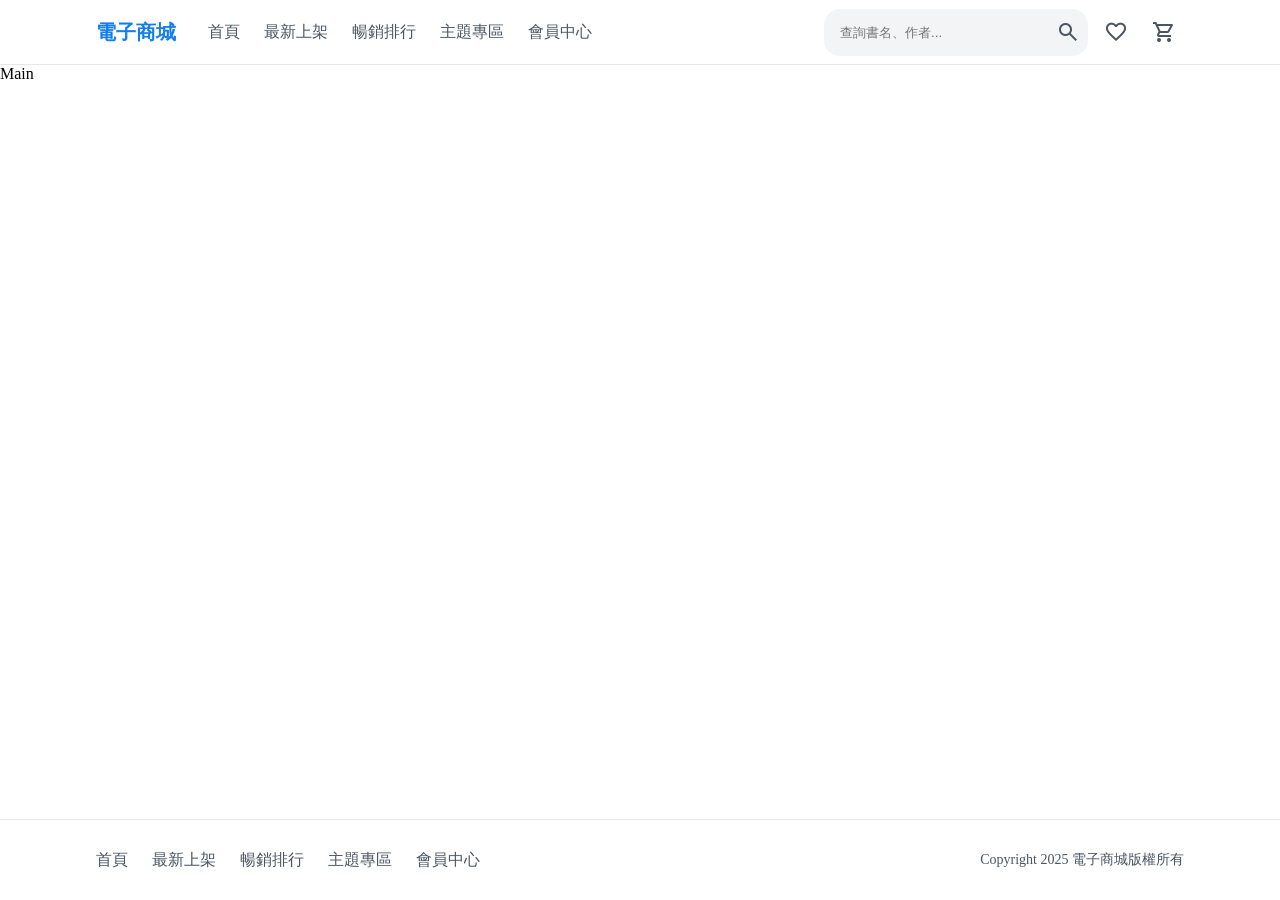
==== src/index.html @ 49d011b2 "refactor(container): 重構 container 重覆程式碼" ====
<!doctype html>
<html lang="zh-Hant">
  <head>
    <meta charset="UTF-8" />
    <meta name="viewport" content="width=device-width, initial-scale=1.0" />
    <title>電子商城</title>
    <link href="https://fonts.googleapis.com/css2?family=Material+Symbols+Outlined" rel="stylesheet" />
    <link rel="stylesheet" href="style.min.css" />
  </head>
  <body>
    <section>
      <header>
        <div class="container">
          <div class="header-inner">
            <div class="header-brand">
              <h3 class="site-title">電子商城</h3>
              <nav>
                <a href="#">首頁</a>
                <a href="#">最新上架</a>
                <a href="#">暢銷排行</a>
                <a href="#">主題專區</a>
                <a href="#">會員中心</a>
              </nav>
            </div>
            <div class="header-actions">
              <div class="search">
                <input type="text" placeholder="查詢書名、作者..." />
                <button type="button" aria-label="搜尋">
                  <span class="material-symbols-outlined" aria-hidden="true">search</span>
                </button>
              </div>
              <button type="button" aria-label="我的最愛">
                <span class="material-symbols-outlined" aria-hidden="true">favorite</span>
              </button>
              <button type="button" aria-label="購物車">
                <span class="material-symbols-outlined" aria-hidden="true">shopping_cart</span>
              </button>
            </div>
          </div>
        </div>
      </header>
      <div class="main">Main</div>
      <footer>
        <div class="container">
          <div class="footer-inner">
            <nav class="footer-nav" aria-label="頁尾導覽">
              <a href="#">首頁</a>
              <a href="#">最新上架</a>
              <a href="#">暢銷排行</a>
              <a href="#">主題專區</a>
              <a href="#">會員中心</a>
            </nav>
            <p>Copyright 2025 電子商城版權所有</p>
          </div>
        </div>
      </footer>
    </section>
  </body>
</html>
---- src/style.min.css ----
section{display:flex;flex-direction:column;min-height:100vh}section .main{flex-grow:1}.container{width:100%;max-width:90vw;box-sizing:border-box;margin:0 auto;padding-left:2rem;padding-right:2rem}header{border-bottom:solid 1px var(--border-color)}header .header-inner{height:4rem;display:flex;justify-content:space-between;align-items:center}header .header-inner .site-title{margin:0px;font-size:1.25rem;font-weight:700;line-height:1.75rem;color:#137fec}header .header-inner .header-brand,header .header-inner .header-actions{display:flex;align-items:center}header .header-inner .header-brand.header-brand,header .header-inner .header-actions.header-brand{gap:2rem}header .header-inner .header-brand.header-actions,header .header-inner .header-actions.header-actions{gap:.5rem}header .header-inner nav{display:flex;gap:1.5rem}header .header-inner nav a{color:var(--text-color);text-decoration:inherit}header .header-inner nav a:hover{color:var(--primary-color)}header .header-inner div.search{display:flex;gap:0}header .header-inner div.search input{border-top-left-radius:1rem;border-bottom-left-radius:1rem;width:200px;padding:1rem .5rem 1rem 1rem;border:none;background-color:var(--gray-color-100)}header .header-inner div.search button{border-top-right-radius:1rem;border-bottom-right-radius:1rem;padding:.5rem;border:none;background-color:var(--gray-color-100);cursor:pointer}header .header-inner button{background-color:rgba(0,0,0,0);padding:.5rem;border:none;cursor:pointer;color:var(--text-color);display:inline-flex;align-items:center;justify-content:center}header .material-symbols-outlined{font-size:1.5rem;line-height:1}footer{border-top:1px solid var(--border-color)}footer .footer-inner{display:flex;flex-wrap:wrap;justify-content:space-between;align-items:center;gap:1rem 1.5rem;padding-block:1rem}footer .footer-nav{display:flex;flex-wrap:wrap;gap:.75rem 1.5rem}footer .footer-nav a{color:var(--text-color);text-decoration:inherit}footer .footer-nav a:hover{color:var(--primary-color)}p{color:var(--text-color);font-size:.875rem;line-height:1.25rem}:root{--primary-color: #137fec;--text-color: #4b5563;--border-color: #e5e7eb;--gray-color-100: #f3f4f6}html,body{margin:0;padding:0}/*# sourceMappingURL=style.min.css.map */
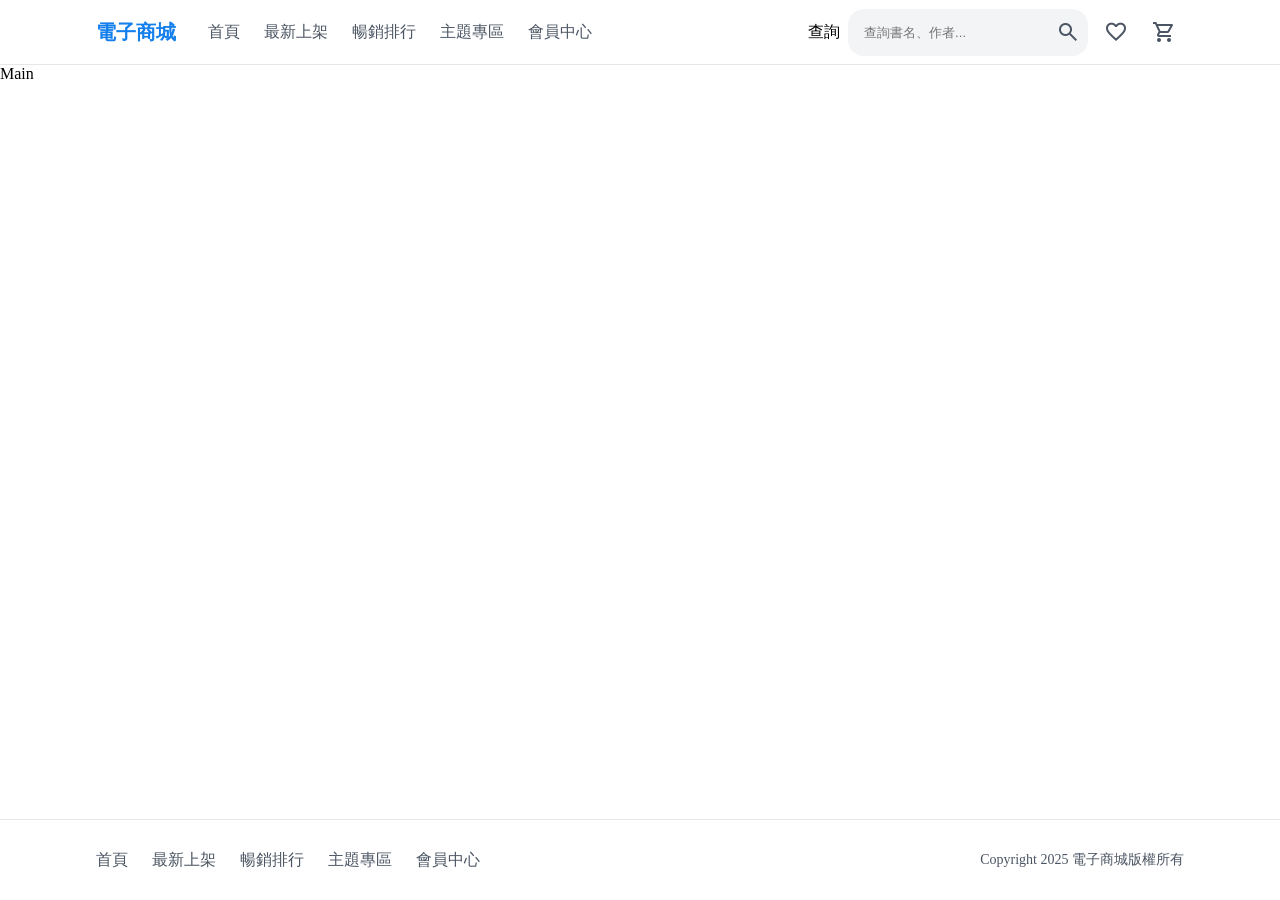
==== commit d3277d2e: "fix(header): 調整查詢列樣式錯誤" ====
--- a/src/index.html
+++ b/src/index.html
@@ -23,8 +23,9 @@
               </nav>
             </div>
             <div class="header-actions">
+              <label for="book-search">查詢</label>
               <div class="search">
-                <input type="text" placeholder="查詢書名、作者..." />
+                <input id="book-search" type="search" placeholder="查詢書名、作者..." />
                 <button type="button" aria-label="搜尋">
                   <span class="material-symbols-outlined" aria-hidden="true">search</span>
                 </button>
--- a/src/style.min.css
+++ b/src/style.min.css
@@ -1 +1 @@
-section{display:flex;flex-direction:column;min-height:100vh}section .main{flex-grow:1}.container{width:100%;max-width:90vw;box-sizing:border-box;margin:0 auto;padding-left:2rem;padding-right:2rem}header{border-bottom:solid 1px var(--border-color)}header .header-inner{height:4rem;display:flex;justify-content:space-between;align-items:center}header .header-inner .site-title{margin:0px;font-size:1.25rem;font-weight:700;line-height:1.75rem;color:#137fec}header .header-inner .header-brand,header .header-inner .header-actions{display:flex;align-items:center}header .header-inner .header-brand.header-brand,header .header-inner .header-actions.header-brand{gap:2rem}header .header-inner .header-brand.header-actions,header .header-inner .header-actions.header-actions{gap:.5rem}header .header-inner nav{display:flex;gap:1.5rem}header .header-inner nav a{color:var(--text-color);text-decoration:inherit}header .header-inner nav a:hover{color:var(--primary-color)}header .header-inner div.search{display:flex;gap:0}header .header-inner div.search input{border-top-left-radius:1rem;border-bottom-left-radius:1rem;width:200px;padding:1rem .5rem 1rem 1rem;border:none;background-color:var(--gray-color-100)}header .header-inner div.search button{border-top-right-radius:1rem;border-bottom-right-radius:1rem;padding:.5rem;border:none;background-color:var(--gray-color-100);cursor:pointer}header .header-inner button{background-color:rgba(0,0,0,0);padding:.5rem;border:none;cursor:pointer;color:var(--text-color);display:inline-flex;align-items:center;justify-content:center}header .material-symbols-outlined{font-size:1.5rem;line-height:1}footer{border-top:1px solid var(--border-color)}footer .footer-inner{display:flex;flex-wrap:wrap;justify-content:space-between;align-items:center;gap:1rem 1.5rem;padding-block:1rem}footer .footer-nav{display:flex;flex-wrap:wrap;gap:.75rem 1.5rem}footer .footer-nav a{color:var(--text-color);text-decoration:inherit}footer .footer-nav a:hover{color:var(--primary-color)}p{color:var(--text-color);font-size:.875rem;line-height:1.25rem}:root{--primary-color: #137fec;--text-color: #4b5563;--border-color: #e5e7eb;--gray-color-100: #f3f4f6}html,body{margin:0;padding:0}/*# sourceMappingURL=style.min.css.map */+section{display:flex;flex-direction:column;min-height:100vh}section .main{flex-grow:1}.container{width:100%;max-width:90vw;box-sizing:border-box;margin:0 auto;padding-left:2rem;padding-right:2rem}a{color:var(--text-color);text-decoration:none}a:hover{color:var(--primary-color)}a:focus-visible{outline:2px solid var(--primary-color);outline-offset:3px}header{border-bottom:solid 1px var(--border-color)}header .header-inner{height:4rem;display:flex;justify-content:space-between;align-items:center}header .header-inner .site-title{margin:0px;font-size:1.25rem;font-weight:700;line-height:1.75rem;color:#137fec}header .header-inner .header-brand,header .header-inner .header-actions{display:flex;align-items:center}header .header-inner .header-brand.header-brand,header .header-inner .header-actions.header-brand{gap:2rem}header .header-inner .header-brand.header-actions,header .header-inner .header-actions.header-actions{gap:.5rem}header .header-inner nav{display:flex;gap:1.5rem}header .header-inner div.search{display:flex;align-items:stretch;gap:0}header .header-inner div.search input{border-top-left-radius:1rem;border-bottom-left-radius:1rem;width:200px;padding:1rem .5rem 1rem 1rem;border:none;background-color:var(--gray-color-100)}header .header-inner div.search button{border-top-right-radius:1rem;border-bottom-right-radius:1rem;padding:.5rem;border:none;background-color:var(--gray-color-100);cursor:pointer}header .header-inner .search input:focus-visible,header .header-inner button:focus-visible{outline:2px solid var(--primary-color);outline-offset:3px}header .header-inner button{background-color:rgba(0,0,0,0);padding:.5rem;border:none;cursor:pointer;color:var(--text-color);display:inline-flex;align-items:center;justify-content:center}header .material-symbols-outlined{font-size:1.5rem;line-height:1}footer{border-top:1px solid var(--border-color)}footer .footer-inner{display:flex;flex-wrap:wrap;justify-content:space-between;align-items:center;gap:1rem 1.5rem;padding-block:1rem}footer .footer-nav{display:flex;flex-wrap:wrap;gap:.75rem 1.5rem}p{color:var(--text-color);font-size:.875rem;line-height:1.25rem}:root{--primary-color: #137fec;--text-color: #4b5563;--border-color: #e5e7eb;--gray-color-100: #f3f4f6}html,body{margin:0;padding:0}/*# sourceMappingURL=style.min.css.map */
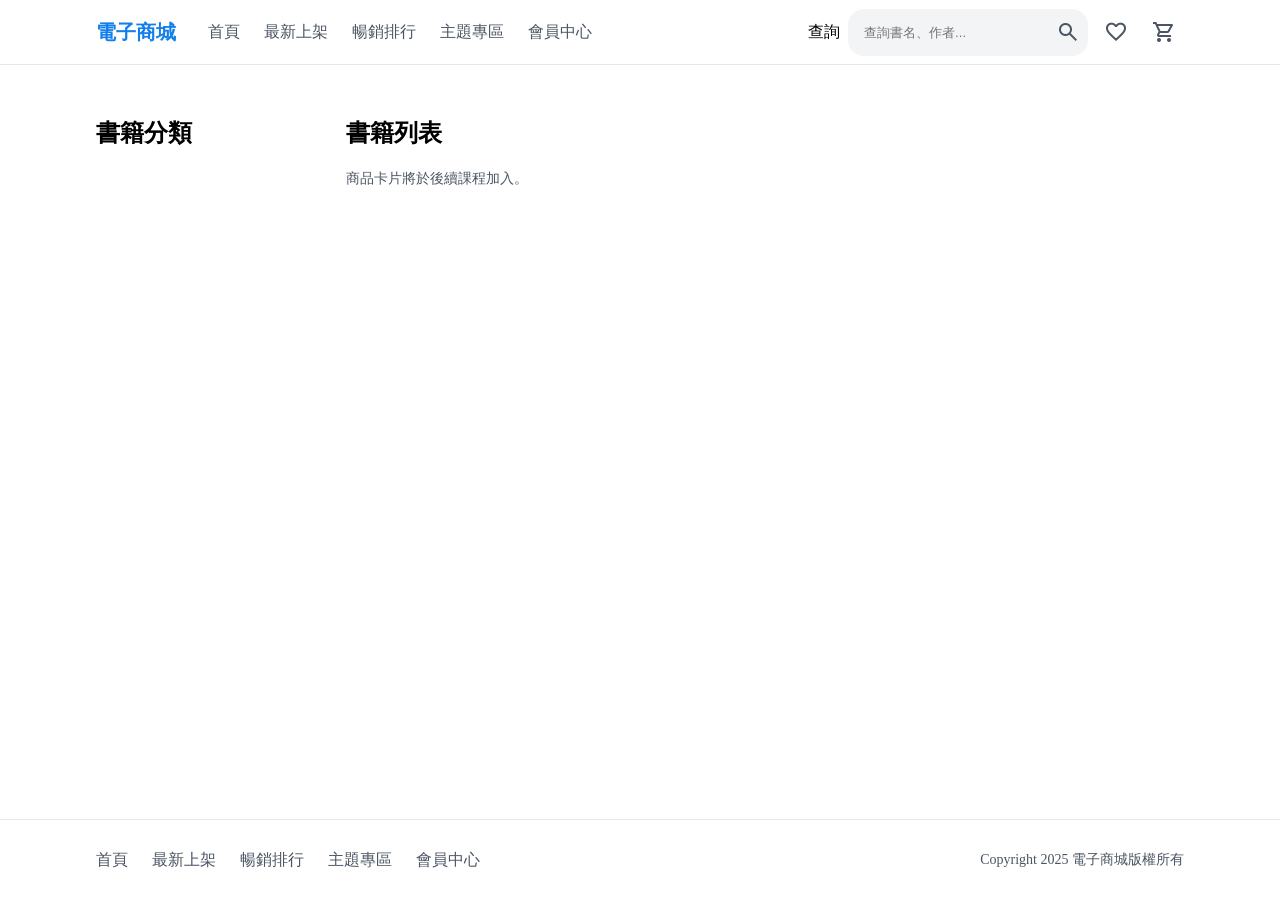
==== commit 60ced413: "feat(body): 頁面結構定義實作新增" ====
--- a/src/index.html
+++ b/src/index.html
@@ -40,7 +40,20 @@
           </div>
         </div>
       </header>
-      <div class="main">Main</div>
+      <div class="main">
+        <div class="container">
+          <div class="content-layout">
+            <aside class="category-sidebar">
+              <h2 id="category-title">書籍分類</h2>
+              <nav class="category-nav" aria-labelledby="category-title"></nav>
+            </aside>
+            <main class="book-main">
+              <h1>書籍列表</h1>
+              <p>商品卡片將於後續課程加入。</p>
+            </main>
+          </div>
+        </div>
+      </div>
       <footer>
         <div class="container">
           <div class="footer-inner">
--- a/src/style.min.css
+++ b/src/style.min.css
@@ -1 +1 @@
-section{display:flex;flex-direction:column;min-height:100vh}section .main{flex-grow:1}.container{width:100%;max-width:90vw;box-sizing:border-box;margin:0 auto;padding-left:2rem;padding-right:2rem}a{color:var(--text-color);text-decoration:none}a:hover{color:var(--primary-color)}a:focus-visible{outline:2px solid var(--primary-color);outline-offset:3px}header{border-bottom:solid 1px var(--border-color)}header .header-inner{height:4rem;display:flex;justify-content:space-between;align-items:center}header .header-inner .site-title{margin:0px;font-size:1.25rem;font-weight:700;line-height:1.75rem;color:#137fec}header .header-inner .header-brand,header .header-inner .header-actions{display:flex;align-items:center}header .header-inner .header-brand.header-brand,header .header-inner .header-actions.header-brand{gap:2rem}header .header-inner .header-brand.header-actions,header .header-inner .header-actions.header-actions{gap:.5rem}header .header-inner nav{display:flex;gap:1.5rem}header .header-inner div.search{display:flex;align-items:stretch;gap:0}header .header-inner div.search input{border-top-left-radius:1rem;border-bottom-left-radius:1rem;width:200px;padding:1rem .5rem 1rem 1rem;border:none;background-color:var(--gray-color-100)}header .header-inner div.search button{border-top-right-radius:1rem;border-bottom-right-radius:1rem;padding:.5rem;border:none;background-color:var(--gray-color-100);cursor:pointer}header .header-inner .search input:focus-visible,header .header-inner button:focus-visible{outline:2px solid var(--primary-color);outline-offset:3px}header .header-inner button{background-color:rgba(0,0,0,0);padding:.5rem;border:none;cursor:pointer;color:var(--text-color);display:inline-flex;align-items:center;justify-content:center}header .material-symbols-outlined{font-size:1.5rem;line-height:1}footer{border-top:1px solid var(--border-color)}footer .footer-inner{display:flex;flex-wrap:wrap;justify-content:space-between;align-items:center;gap:1rem 1.5rem;padding-block:1rem}footer .footer-nav{display:flex;flex-wrap:wrap;gap:.75rem 1.5rem}p{color:var(--text-color);font-size:.875rem;line-height:1.25rem}:root{--primary-color: #137fec;--text-color: #4b5563;--border-color: #e5e7eb;--gray-color-100: #f3f4f6}html,body{margin:0;padding:0}/*# sourceMappingURL=style.min.css.map */+section{display:flex;flex-direction:column;min-height:100vh}section>.main{flex-grow:1}.container{width:100%;max-width:90vw;box-sizing:border-box;margin:0 auto;padding-left:2rem;padding-right:2rem}a{color:var(--text-color);text-decoration:none}a:hover{color:var(--primary-color)}a:focus-visible{outline:2px solid var(--primary-color);outline-offset:3px}header{border-bottom:solid 1px var(--border-color)}header .header-inner{height:4rem;display:flex;justify-content:space-between;align-items:center}header .header-inner .site-title{margin:0px;font-size:1.25rem;font-weight:700;line-height:1.75rem;color:#137fec}header .header-inner .header-brand,header .header-inner .header-actions{display:flex;align-items:center}header .header-inner .header-brand.header-brand,header .header-inner .header-actions.header-brand{gap:2rem}header .header-inner .header-brand.header-actions,header .header-inner .header-actions.header-actions{gap:.5rem}header .header-inner nav{display:flex;gap:1.5rem}header .header-inner div.search{display:flex;align-items:stretch;gap:0}header .header-inner div.search input{border-top-left-radius:1rem;border-bottom-left-radius:1rem;width:200px;padding:1rem .5rem 1rem 1rem;border:none;background-color:var(--gray-color-100)}header .header-inner div.search button{border-top-right-radius:1rem;border-bottom-right-radius:1rem;padding:.5rem;border:none;background-color:var(--gray-color-100);cursor:pointer}header .header-inner .search input:focus-visible,header .header-inner button:focus-visible{outline:2px solid var(--primary-color);outline-offset:3px}header .header-inner button{background-color:rgba(0,0,0,0);padding:.5rem;border:none;cursor:pointer;color:var(--text-color);display:inline-flex;align-items:center;justify-content:center}header .material-symbols-outlined{font-size:1.5rem;line-height:1}.content-layout{display:flex;align-items:flex-start;gap:2rem;padding-block:2rem}.category-sidebar{width:20%;flex-shrink:0}.book-main{flex:1 1 0%;min-width:0;overflow-wrap:anywhere}footer{border-top:1px solid var(--border-color)}footer .footer-inner{display:flex;flex-wrap:wrap;justify-content:space-between;align-items:center;gap:1rem 1.5rem;padding-block:1rem}footer .footer-nav{display:flex;flex-wrap:wrap;gap:.75rem 1.5rem}p{color:var(--text-color);font-size:.875rem;line-height:1.25rem}:root{--primary-color: #137fec;--text-color: #4b5563;--border-color: #e5e7eb;--gray-color-100: #f3f4f6}html,body{margin:0;padding:0}/*# sourceMappingURL=style.min.css.map */
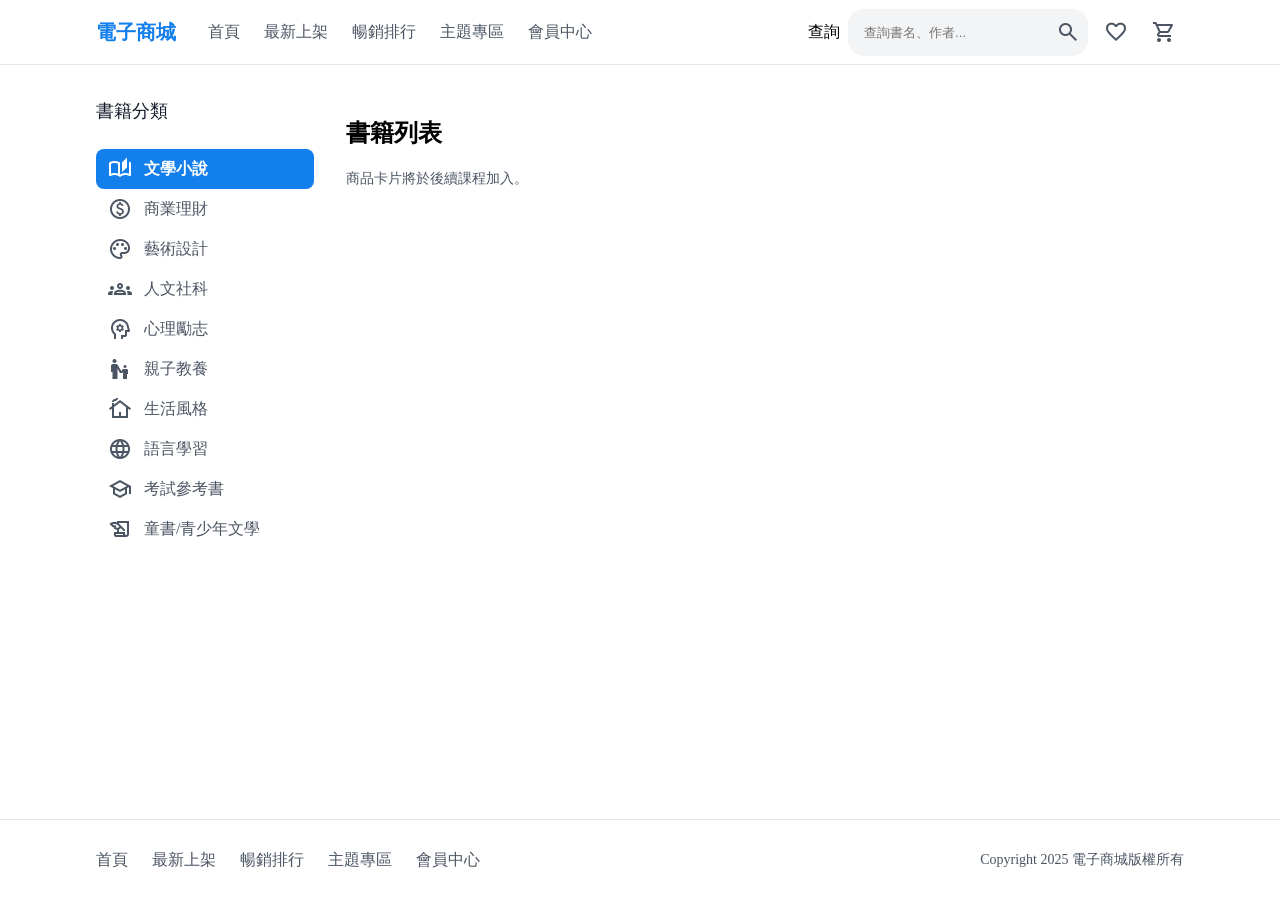
==== commit de7be965: "feat(aside): 書籍分類選單樣式設定" ====
--- a/src/index.html
+++ b/src/index.html
@@ -45,7 +45,48 @@
           <div class="content-layout">
             <aside class="category-sidebar">
               <h2 id="category-title">書籍分類</h2>
-              <nav class="category-nav" aria-labelledby="category-title"></nav>
+              <nav class="category-nav" aria-labelledby="category-title">
+                <a href="#" class="active" aria-current="true">
+                  <span class="material-symbols-outlined" aria-hidden="true">auto_stories</span>
+                  <span>文學小說</span>
+                </a>
+                <a href="#">
+                  <span class="material-symbols-outlined" aria-hidden="true">paid</span>
+                  <span>商業理財</span>
+                </a>
+                <a href="#">
+                  <span class="material-symbols-outlined" aria-hidden="true">palette</span>
+                  <span>藝術設計</span>
+                </a>
+                <a href="#">
+                  <span class="material-symbols-outlined" aria-hidden="true">groups</span>
+                  <span>人文社科</span>
+                </a>
+                <a href="#">
+                  <span class="material-symbols-outlined" aria-hidden="true">psychology</span>
+                  <span>心理勵志</span>
+                </a>
+                <a href="#">
+                  <span class="material-symbols-outlined" aria-hidden="true">escalator_warning</span>
+                  <span>親子教養</span>
+                </a>
+                <a href="#">
+                  <span class="material-symbols-outlined" aria-hidden="true">cottage</span>
+                  <span>生活風格</span>
+                </a>
+                <a href="#">
+                  <span class="material-symbols-outlined" aria-hidden="true">language</span>
+                  <span>語言學習</span>
+                </a>
+                <a href="#">
+                  <span class="material-symbols-outlined" aria-hidden="true">school</span>
+                  <span>考試參考書</span>
+                </a>
+                <a href="#">
+                  <span class="material-symbols-outlined" aria-hidden="true">history_edu</span>
+                  <span>童書/青少年文學</span>
+                </a>
+              </nav>
             </aside>
             <main class="book-main">
               <h1>書籍列表</h1>
--- a/src/style.min.css
+++ b/src/style.min.css
@@ -1 +1 @@
-section{display:flex;flex-direction:column;min-height:100vh}section>.main{flex-grow:1}.container{width:100%;max-width:90vw;box-sizing:border-box;margin:0 auto;padding-left:2rem;padding-right:2rem}a{color:var(--text-color);text-decoration:none}a:hover{color:var(--primary-color)}a:focus-visible{outline:2px solid var(--primary-color);outline-offset:3px}header{border-bottom:solid 1px var(--border-color)}header .header-inner{height:4rem;display:flex;justify-content:space-between;align-items:center}header .header-inner .site-title{margin:0px;font-size:1.25rem;font-weight:700;line-height:1.75rem;color:#137fec}header .header-inner .header-brand,header .header-inner .header-actions{display:flex;align-items:center}header .header-inner .header-brand.header-brand,header .header-inner .header-actions.header-brand{gap:2rem}header .header-inner .header-brand.header-actions,header .header-inner .header-actions.header-actions{gap:.5rem}header .header-inner nav{display:flex;gap:1.5rem}header .header-inner div.search{display:flex;align-items:stretch;gap:0}header .header-inner div.search input{border-top-left-radius:1rem;border-bottom-left-radius:1rem;width:200px;padding:1rem .5rem 1rem 1rem;border:none;background-color:var(--gray-color-100)}header .header-inner div.search button{border-top-right-radius:1rem;border-bottom-right-radius:1rem;padding:.5rem;border:none;background-color:var(--gray-color-100);cursor:pointer}header .header-inner .search input:focus-visible,header .header-inner button:focus-visible{outline:2px solid var(--primary-color);outline-offset:3px}header .header-inner button{background-color:rgba(0,0,0,0);padding:.5rem;border:none;cursor:pointer;color:var(--text-color);display:inline-flex;align-items:center;justify-content:center}header .material-symbols-outlined{font-size:1.5rem;line-height:1}.content-layout{display:flex;align-items:flex-start;gap:2rem;padding-block:2rem}.category-sidebar{width:20%;flex-shrink:0}.book-main{flex:1 1 0%;min-width:0;overflow-wrap:anywhere}footer{border-top:1px solid var(--border-color)}footer .footer-inner{display:flex;flex-wrap:wrap;justify-content:space-between;align-items:center;gap:1rem 1.5rem;padding-block:1rem}footer .footer-nav{display:flex;flex-wrap:wrap;gap:.75rem 1.5rem}p{color:var(--text-color);font-size:.875rem;line-height:1.25rem}:root{--primary-color: #137fec;--text-color: #4b5563;--border-color: #e5e7eb;--gray-color-100: #f3f4f6}html,body{margin:0;padding:0}/*# sourceMappingURL=style.min.css.map */+section{display:flex;flex-direction:column;min-height:100vh}section>.main{flex-grow:1}.container{width:100%;max-width:90vw;box-sizing:border-box;margin:0 auto;padding-left:2rem;padding-right:2rem}a{color:var(--text-color);text-decoration:none}a:hover{color:var(--primary-color)}a:focus-visible{outline:2px solid var(--primary-color);outline-offset:3px}header{border-bottom:solid 1px var(--border-color)}header .header-inner{height:4rem;display:flex;justify-content:space-between;align-items:center}header .header-inner .site-title{margin:0px;font-size:1.25rem;font-weight:700;line-height:1.75rem;color:#137fec}header .header-inner .header-brand,header .header-inner .header-actions{display:flex;align-items:center}header .header-inner .header-brand.header-brand,header .header-inner .header-actions.header-brand{gap:2rem}header .header-inner .header-brand.header-actions,header .header-inner .header-actions.header-actions{gap:.5rem}header .header-inner nav{display:flex;gap:1.5rem}header .header-inner div.search{display:flex;align-items:stretch;gap:0}header .header-inner div.search input{border-top-left-radius:1rem;border-bottom-left-radius:1rem;width:200px;padding:1rem .5rem 1rem 1rem;border:none;background-color:var(--gray-color-100)}header .header-inner div.search button{border-top-right-radius:1rem;border-bottom-right-radius:1rem;padding:.5rem;border:none;background-color:var(--gray-color-100);cursor:pointer}header .header-inner .search input:focus-visible,header .header-inner button:focus-visible{outline:2px solid var(--primary-color);outline-offset:3px}header .header-inner button{background-color:rgba(0,0,0,0);padding:.5rem;border:none;cursor:pointer;color:var(--text-color);display:inline-flex;align-items:center;justify-content:center}header .material-symbols-outlined{font-size:1.5rem;line-height:1}.content-layout{display:flex;align-items:flex-start;gap:2rem;padding-block:2rem}.category-sidebar{width:20%;flex-shrink:0}.category-sidebar h2{margin:0;font-weight:500;font-size:1.125rem;line-height:1.75rem;color:var(--header-color)}.category-sidebar .category-nav{margin-block:1.5rem}.category-sidebar .category-nav a{display:flex;align-items:center;gap:.75rem;padding:.5rem .75rem;border-radius:.5rem;overflow-wrap:anywhere}.category-sidebar .category-nav a:hover{background-color:var(--gray-color-100);color:var(--primary-color)}.category-sidebar .category-nav a.active{background-color:var(--primary-color);color:#fff;font-weight:700}.category-sidebar .category-nav .material-symbols-outlined{flex-shrink:0;font-size:1.5rem;line-height:1}.book-main{flex:1 1 0%;min-width:0;overflow-wrap:anywhere}footer{border-top:1px solid var(--border-color)}footer .footer-inner{display:flex;flex-wrap:wrap;justify-content:space-between;align-items:center;gap:1rem 1.5rem;padding-block:1rem}footer .footer-nav{display:flex;flex-wrap:wrap;gap:.75rem 1.5rem}p{color:var(--text-color);font-size:.875rem;line-height:1.25rem}:root{--primary-color: #137fec;--text-color: #4b5563;--border-color: #e5e7eb;--gray-color-100: #f3f4f6;--header-color: #111827}html,body{margin:0;padding:0}/*# sourceMappingURL=style.min.css.map */
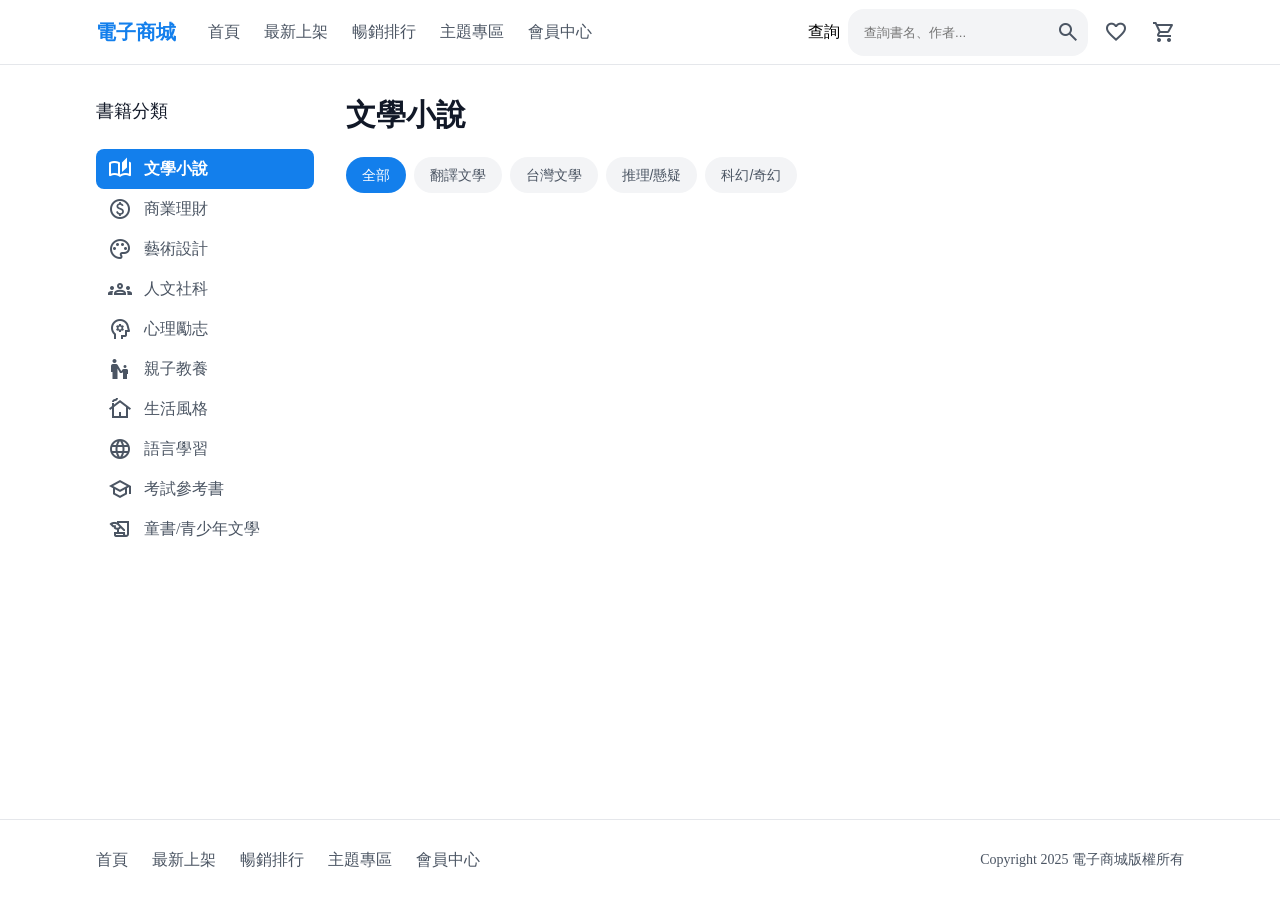
==== commit d6544200: "feat(body): 書籍標籤樣式設定" ====
--- a/src/index.html
+++ b/src/index.html
@@ -89,8 +89,14 @@
               </nav>
             </aside>
             <main class="book-main">
-              <h1>書籍列表</h1>
-              <p>商品卡片將於後續課程加入。</p>
+              <h1>文學小說</h1>
+              <div class="tag">
+                <button type="button" class="selected">全部</button>
+                <button type="button">翻譯文學</button>
+                <button type="button">台灣文學</button>
+                <button type="button">推理/懸疑</button>
+                <button type="button">科幻/奇幻</button>
+              </div>
             </main>
           </div>
         </div>
--- a/src/style.min.css
+++ b/src/style.min.css
@@ -1 +1 @@
-section{display:flex;flex-direction:column;min-height:100vh}section>.main{flex-grow:1}.container{width:100%;max-width:90vw;box-sizing:border-box;margin:0 auto;padding-left:2rem;padding-right:2rem}a{color:var(--text-color);text-decoration:none}a:hover{color:var(--primary-color)}a:focus-visible{outline:2px solid var(--primary-color);outline-offset:3px}header{border-bottom:solid 1px var(--border-color)}header .header-inner{height:4rem;display:flex;justify-content:space-between;align-items:center}header .header-inner .site-title{margin:0px;font-size:1.25rem;font-weight:700;line-height:1.75rem;color:#137fec}header .header-inner .header-brand,header .header-inner .header-actions{display:flex;align-items:center}header .header-inner .header-brand.header-brand,header .header-inner .header-actions.header-brand{gap:2rem}header .header-inner .header-brand.header-actions,header .header-inner .header-actions.header-actions{gap:.5rem}header .header-inner nav{display:flex;gap:1.5rem}header .header-inner div.search{display:flex;align-items:stretch;gap:0}header .header-inner div.search input{border-top-left-radius:1rem;border-bottom-left-radius:1rem;width:200px;padding:1rem .5rem 1rem 1rem;border:none;background-color:var(--gray-color-100)}header .header-inner div.search button{border-top-right-radius:1rem;border-bottom-right-radius:1rem;padding:.5rem;border:none;background-color:var(--gray-color-100);cursor:pointer}header .header-inner .search input:focus-visible,header .header-inner button:focus-visible{outline:2px solid var(--primary-color);outline-offset:3px}header .header-inner button{background-color:rgba(0,0,0,0);padding:.5rem;border:none;cursor:pointer;color:var(--text-color);display:inline-flex;align-items:center;justify-content:center}header .material-symbols-outlined{font-size:1.5rem;line-height:1}.content-layout{display:flex;align-items:flex-start;gap:2rem;padding-block:2rem}.category-sidebar{width:20%;flex-shrink:0}.category-sidebar h2{margin:0;font-weight:500;font-size:1.125rem;line-height:1.75rem;color:var(--header-color)}.category-sidebar .category-nav{margin-block:1.5rem}.category-sidebar .category-nav a{display:flex;align-items:center;gap:.75rem;padding:.5rem .75rem;border-radius:.5rem;overflow-wrap:anywhere}.category-sidebar .category-nav a:hover{background-color:var(--gray-color-100);color:var(--primary-color)}.category-sidebar .category-nav a.active{background-color:var(--primary-color);color:#fff;font-weight:700}.category-sidebar .category-nav .material-symbols-outlined{flex-shrink:0;font-size:1.5rem;line-height:1}.book-main{flex:1 1 0%;min-width:0;overflow-wrap:anywhere}footer{border-top:1px solid var(--border-color)}footer .footer-inner{display:flex;flex-wrap:wrap;justify-content:space-between;align-items:center;gap:1rem 1.5rem;padding-block:1rem}footer .footer-nav{display:flex;flex-wrap:wrap;gap:.75rem 1.5rem}p{color:var(--text-color);font-size:.875rem;line-height:1.25rem}:root{--primary-color: #137fec;--text-color: #4b5563;--border-color: #e5e7eb;--gray-color-100: #f3f4f6;--header-color: #111827}html,body{margin:0;padding:0}/*# sourceMappingURL=style.min.css.map */+section{display:flex;flex-direction:column;min-height:100vh}section>.main{flex-grow:1}.container{width:100%;max-width:90vw;box-sizing:border-box;margin:0 auto;padding-left:2rem;padding-right:2rem}a{color:var(--text-color);text-decoration:none}a:hover{color:var(--primary-color)}a:focus-visible{outline:2px solid var(--primary-color);outline-offset:3px}header{border-bottom:solid 1px var(--border-color)}header .header-inner{height:4rem;display:flex;justify-content:space-between;align-items:center}header .header-inner .site-title{margin:0px;font-size:1.25rem;font-weight:700;line-height:1.75rem;color:#137fec}header .header-inner .header-brand,header .header-inner .header-actions{display:flex;align-items:center}header .header-inner .header-brand.header-brand,header .header-inner .header-actions.header-brand{gap:2rem}header .header-inner .header-brand.header-actions,header .header-inner .header-actions.header-actions{gap:.5rem}header .header-inner nav{display:flex;gap:1.5rem}header .header-inner div.search{display:flex;align-items:stretch;gap:0}header .header-inner div.search input{border-top-left-radius:1rem;border-bottom-left-radius:1rem;width:200px;padding:1rem .5rem 1rem 1rem;border:none;background-color:var(--gray-color-100)}header .header-inner div.search button{border-top-right-radius:1rem;border-bottom-right-radius:1rem;padding:.5rem;border:none;background-color:var(--gray-color-100);cursor:pointer}header .header-inner .search input:focus-visible,header .header-inner button:focus-visible{outline:2px solid var(--primary-color);outline-offset:3px}header .header-inner button{background-color:rgba(0,0,0,0);padding:.5rem;border:none;cursor:pointer;color:var(--text-color);display:inline-flex;align-items:center;justify-content:center}header .material-symbols-outlined{font-size:1.5rem;line-height:1}.content-layout{display:flex;align-items:flex-start;gap:2rem;padding-block:2rem}.category-sidebar{width:20%;flex-shrink:0}.category-sidebar h2{margin:0;font-weight:500;font-size:1.125rem;line-height:1.75rem;color:var(--header-color)}.category-sidebar .category-nav{margin-block:1.5rem}.category-sidebar .category-nav a{display:flex;align-items:center;gap:.75rem;padding:.5rem .75rem;border-radius:.5rem;overflow-wrap:anywhere}.category-sidebar .category-nav a:hover{background-color:var(--gray-color-100);color:var(--primary-color)}.category-sidebar .category-nav a.active{background-color:var(--primary-color);color:#fff;font-weight:700}.category-sidebar .category-nav .material-symbols-outlined{flex-shrink:0;font-size:1.5rem;line-height:1}.book-main{flex:1 1 0%;min-width:0;overflow-wrap:anywhere}h1{margin:0 0 1.5rem;font-weight:600;font-size:1.875rem;line-height:2.25rem;color:var(--header-color)}.tag{display:flex;flex-wrap:wrap;gap:.5rem;margin-bottom:2rem}.tag button{padding:.5rem 1rem;border:0;border-radius:1.5rem;font-size:.875rem;font-weight:500;line-height:1.25rem;color:var(--text-color);background-color:var(--gray-color-100);cursor:pointer}.tag button:focus-visible{outline:2px solid var(--primary-color);outline-offset:3px}.tag button.selected{background-color:var(--primary-color);color:#fff}footer{border-top:1px solid var(--border-color)}footer .footer-inner{display:flex;flex-wrap:wrap;justify-content:space-between;align-items:center;gap:1rem 1.5rem;padding-block:1rem}footer .footer-nav{display:flex;flex-wrap:wrap;gap:.75rem 1.5rem}p{color:var(--text-color);font-size:.875rem;line-height:1.25rem}:root{--primary-color: #137fec;--text-color: #4b5563;--border-color: #e5e7eb;--gray-color-100: #f3f4f6;--header-color: #111827}html,body{margin:0;padding:0}/*# sourceMappingURL=style.min.css.map */
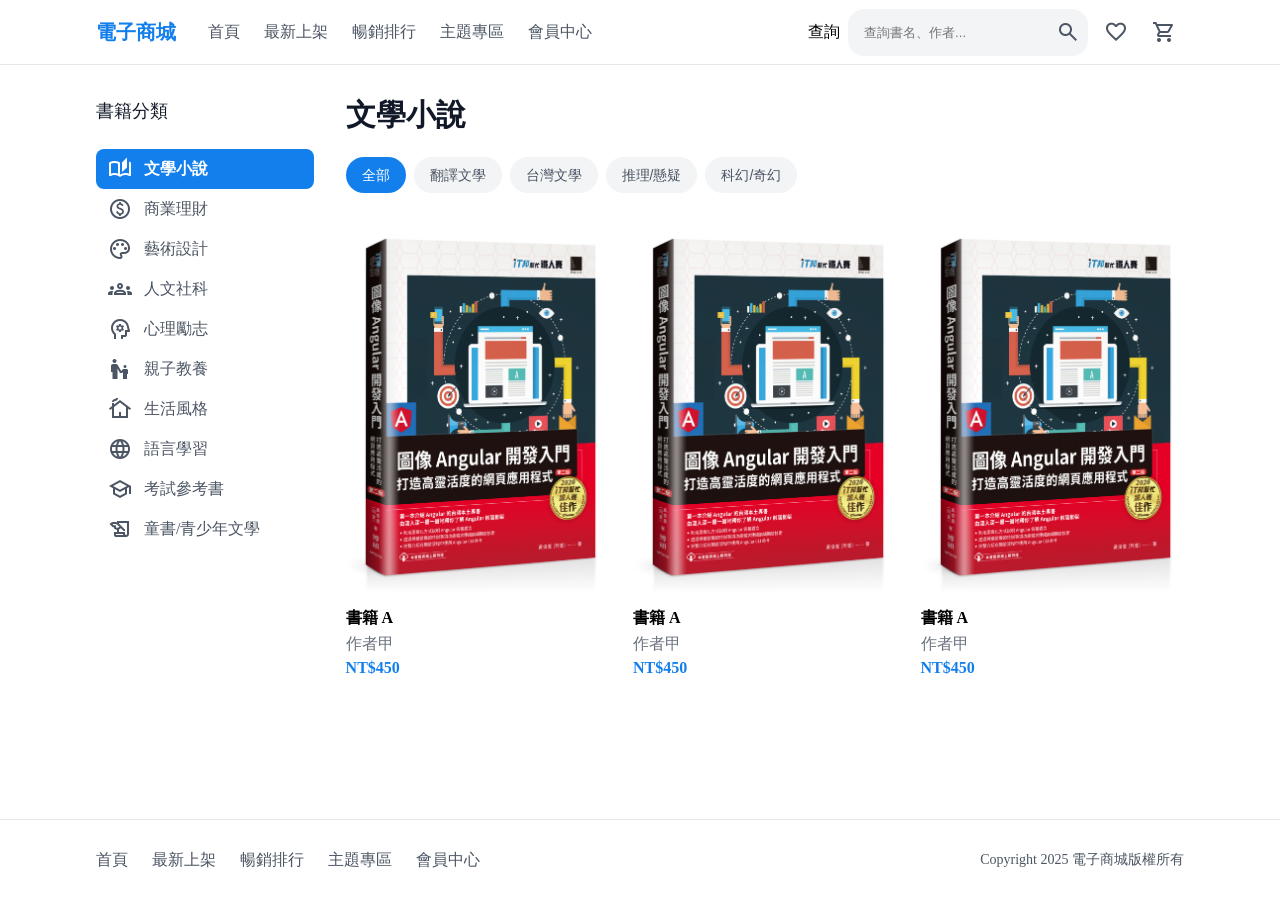
==== commit 67d25d2f: "feat(body): 書籍清單樣式設定" ====
--- a/src/index.html
+++ b/src/index.html
@@ -97,6 +97,26 @@
                 <button type="button">推理/懸疑</button>
                 <button type="button">科幻/奇幻</button>
               </div>
+              <div class="books">
+                <div>
+                  <img src="./assets/images/angular.jpg" alt="圖像 Angular 開發入門第二版封面" />
+                  <h4>書籍 A</h4>
+                  <span>作者甲</span>
+                  <span>NT$450</span>
+                </div>
+                <div>
+                  <img src="./assets/images/angular.jpg" alt="圖像 Angular 開發入門第二版封面" />
+                  <h4>書籍 A</h4>
+                  <span>作者甲</span>
+                  <span>NT$450</span>
+                </div>
+                <div>
+                  <img src="./assets/images/angular.jpg" alt="圖像 Angular 開發入門第二版封面" />
+                  <h4>書籍 A</h4>
+                  <span>作者甲</span>
+                  <span>NT$450</span>
+                </div>
+              </div>
             </main>
           </div>
         </div>
--- a/src/style.min.css
+++ b/src/style.min.css
@@ -1 +1 @@
-section{display:flex;flex-direction:column;min-height:100vh}section>.main{flex-grow:1}.container{width:100%;max-width:90vw;box-sizing:border-box;margin:0 auto;padding-left:2rem;padding-right:2rem}a{color:var(--text-color);text-decoration:none}a:hover{color:var(--primary-color)}a:focus-visible{outline:2px solid var(--primary-color);outline-offset:3px}header{border-bottom:solid 1px var(--border-color)}header .header-inner{height:4rem;display:flex;justify-content:space-between;align-items:center}header .header-inner .site-title{margin:0px;font-size:1.25rem;font-weight:700;line-height:1.75rem;color:#137fec}header .header-inner .header-brand,header .header-inner .header-actions{display:flex;align-items:center}header .header-inner .header-brand.header-brand,header .header-inner .header-actions.header-brand{gap:2rem}header .header-inner .header-brand.header-actions,header .header-inner .header-actions.header-actions{gap:.5rem}header .header-inner nav{display:flex;gap:1.5rem}header .header-inner div.search{display:flex;align-items:stretch;gap:0}header .header-inner div.search input{border-top-left-radius:1rem;border-bottom-left-radius:1rem;width:200px;padding:1rem .5rem 1rem 1rem;border:none;background-color:var(--gray-color-100)}header .header-inner div.search button{border-top-right-radius:1rem;border-bottom-right-radius:1rem;padding:.5rem;border:none;background-color:var(--gray-color-100);cursor:pointer}header .header-inner .search input:focus-visible,header .header-inner button:focus-visible{outline:2px solid var(--primary-color);outline-offset:3px}header .header-inner button{background-color:rgba(0,0,0,0);padding:.5rem;border:none;cursor:pointer;color:var(--text-color);display:inline-flex;align-items:center;justify-content:center}header .material-symbols-outlined{font-size:1.5rem;line-height:1}.content-layout{display:flex;align-items:flex-start;gap:2rem;padding-block:2rem}.category-sidebar{width:20%;flex-shrink:0}.category-sidebar h2{margin:0;font-weight:500;font-size:1.125rem;line-height:1.75rem;color:var(--header-color)}.category-sidebar .category-nav{margin-block:1.5rem}.category-sidebar .category-nav a{display:flex;align-items:center;gap:.75rem;padding:.5rem .75rem;border-radius:.5rem;overflow-wrap:anywhere}.category-sidebar .category-nav a:hover{background-color:var(--gray-color-100);color:var(--primary-color)}.category-sidebar .category-nav a.active{background-color:var(--primary-color);color:#fff;font-weight:700}.category-sidebar .category-nav .material-symbols-outlined{flex-shrink:0;font-size:1.5rem;line-height:1}.book-main{flex:1 1 0%;min-width:0;overflow-wrap:anywhere}h1{margin:0 0 1.5rem;font-weight:600;font-size:1.875rem;line-height:2.25rem;color:var(--header-color)}.tag{display:flex;flex-wrap:wrap;gap:.5rem;margin-bottom:2rem}.tag button{padding:.5rem 1rem;border:0;border-radius:1.5rem;font-size:.875rem;font-weight:500;line-height:1.25rem;color:var(--text-color);background-color:var(--gray-color-100);cursor:pointer}.tag button:focus-visible{outline:2px solid var(--primary-color);outline-offset:3px}.tag button.selected{background-color:var(--primary-color);color:#fff}footer{border-top:1px solid var(--border-color)}footer .footer-inner{display:flex;flex-wrap:wrap;justify-content:space-between;align-items:center;gap:1rem 1.5rem;padding-block:1rem}footer .footer-nav{display:flex;flex-wrap:wrap;gap:.75rem 1.5rem}p{color:var(--text-color);font-size:.875rem;line-height:1.25rem}:root{--primary-color: #137fec;--text-color: #4b5563;--border-color: #e5e7eb;--gray-color-100: #f3f4f6;--header-color: #111827}html,body{margin:0;padding:0}/*# sourceMappingURL=style.min.css.map */+section{display:flex;flex-direction:column;min-height:100vh}section>.main{flex-grow:1}.container{width:100%;max-width:90vw;box-sizing:border-box;margin:0 auto;padding-left:2rem;padding-right:2rem}a{color:var(--text-color);text-decoration:none}a:hover{color:var(--primary-color)}a:focus-visible{outline:2px solid var(--primary-color);outline-offset:3px}header{border-bottom:solid 1px var(--border-color)}header .header-inner{height:4rem;display:flex;justify-content:space-between;align-items:center}header .header-inner .site-title{margin:0px;font-size:1.25rem;font-weight:700;line-height:1.75rem;color:#137fec}header .header-inner .header-brand,header .header-inner .header-actions{display:flex;align-items:center}header .header-inner .header-brand.header-brand,header .header-inner .header-actions.header-brand{gap:2rem}header .header-inner .header-brand.header-actions,header .header-inner .header-actions.header-actions{gap:.5rem}header .header-inner nav{display:flex;gap:1.5rem}header .header-inner div.search{display:flex;align-items:stretch;gap:0}header .header-inner div.search input{border-top-left-radius:1rem;border-bottom-left-radius:1rem;width:200px;padding:1rem .5rem 1rem 1rem;border:none;background-color:var(--gray-color-100)}header .header-inner div.search button{border-top-right-radius:1rem;border-bottom-right-radius:1rem;padding:.5rem;border:none;background-color:var(--gray-color-100);cursor:pointer}header .header-inner .search input:focus-visible,header .header-inner button:focus-visible{outline:2px solid var(--primary-color);outline-offset:3px}header .header-inner button{background-color:rgba(0,0,0,0);padding:.5rem;border:none;cursor:pointer;color:var(--text-color);display:inline-flex;align-items:center;justify-content:center}header .material-symbols-outlined{font-size:1.5rem;line-height:1}.content-layout{display:flex;align-items:flex-start;gap:2rem;padding-block:2rem}.category-sidebar{width:20%;flex-shrink:0}.category-sidebar h2{margin:0;font-weight:500;font-size:1.125rem;line-height:1.75rem;color:var(--header-color)}.category-sidebar .category-nav{margin-block:1.5rem}.category-sidebar .category-nav a{display:flex;align-items:center;gap:.75rem;padding:.5rem .75rem;border-radius:.5rem;overflow-wrap:anywhere}.category-sidebar .category-nav a:hover{background-color:var(--gray-color-100);color:var(--primary-color)}.category-sidebar .category-nav a.active{background-color:var(--primary-color);color:#fff;font-weight:700}.category-sidebar .category-nav .material-symbols-outlined{flex-shrink:0;font-size:1.5rem;line-height:1}.book-main{flex:1 1 0%;min-width:0;overflow-wrap:anywhere}.book-main h1{margin:0 0 1.5rem;font-weight:600;font-size:1.875rem;line-height:2.25rem;color:var(--header-color)}.book-main .tag{display:flex;flex-wrap:wrap;gap:.5rem;margin-bottom:2rem}.book-main .tag button{padding:.5rem 1rem;border:0;border-radius:1.5rem;font-size:.875rem;font-weight:500;line-height:1.25rem;color:var(--text-color);background-color:var(--gray-color-100);cursor:pointer}.book-main .tag button:focus-visible{outline:2px solid var(--primary-color);outline-offset:3px}.book-main .tag button.selected{background-color:var(--primary-color);color:#fff}.book-main .books{display:grid;grid-template-columns:repeat(auto-fill, minmax(256px, 1fr));gap:2.5rem 1.5rem}.book-main .books>div{display:flex;flex-direction:column;gap:.25rem}.book-main .books>div img{display:block;width:100%;border-radius:.5rem}.book-main .books>div h4{margin:.5rem 0 0;font-size:1rem;font-weight:600;line-height:1.5rem}.book-main .books>div span:first-of-type{color:var(--gray-color-500)}.book-main .books>div span:last-of-type{color:var(--primary-color);font-weight:700}footer{border-top:1px solid var(--border-color)}footer .footer-inner{display:flex;flex-wrap:wrap;justify-content:space-between;align-items:center;gap:1rem 1.5rem;padding-block:1rem}footer .footer-nav{display:flex;flex-wrap:wrap;gap:.75rem 1.5rem}p{color:var(--text-color);font-size:.875rem;line-height:1.25rem}:root{--primary-color: #137fec;--text-color: #4b5563;--border-color: #e5e7eb;--gray-color-100: #f3f4f6;--gray-color-500: #6b7280;--header-color: #111827}html,body{margin:0;padding:0}/*# sourceMappingURL=style.min.css.map */
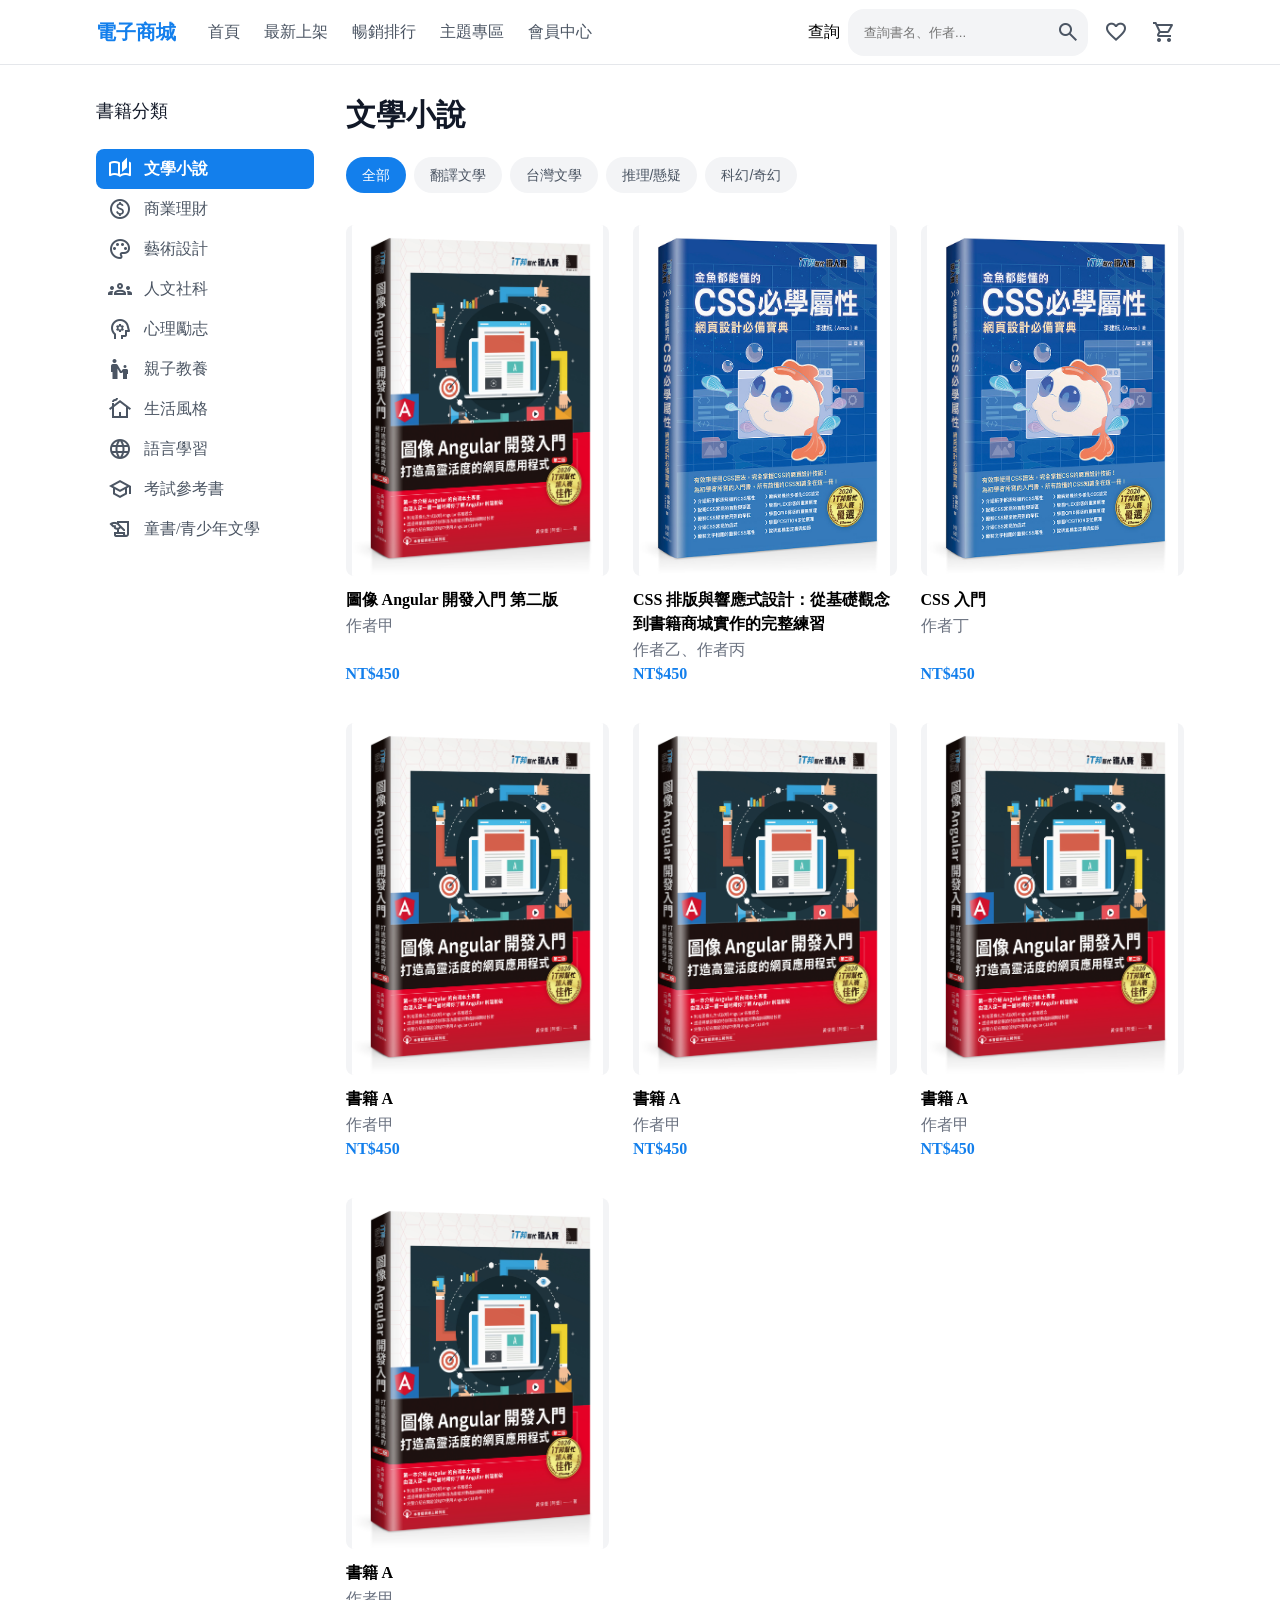
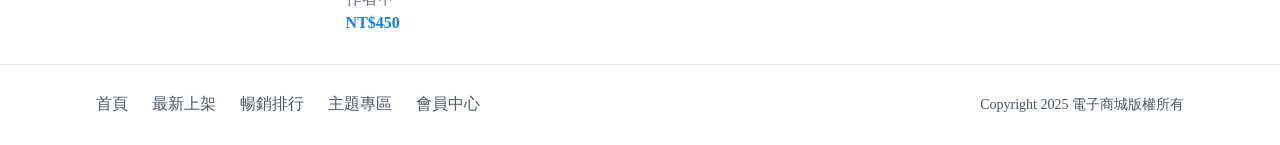
==== commit 581e6fdd: "feat(body): 改善書籍卡片封面比例與文字對齊" ====
--- a/src/index.html
+++ b/src/index.html
@@ -4,7 +4,7 @@
     <meta charset="UTF-8" />
     <meta name="viewport" content="width=device-width, initial-scale=1.0" />
     <title>電子商城</title>
-    <link href="https://fonts.googleapis.com/css2?family=Material+Symbols+Outlined" rel="stylesheet" />
+    <link href="https://fonts.googleapis.com/css2?family=MaterialSymbolsOutlined" rel="stylesheet" />
     <link rel="stylesheet" href="style.min.css" />
   </head>
   <body>
@@ -100,6 +100,30 @@
               <div class="books">
                 <div>
                   <img src="./assets/images/angular.jpg" alt="圖像 Angular 開發入門第二版封面" />
+                  <h4>圖像 Angular 開發入門 第二版</h4>
+                  <span>作者甲</span>
+                  <span>NT$450</span>
+                </div>
+                <div>
+                  <img src="./assets/images/css.jpg" alt="CSS 書籍封面" />
+                  <h4>CSS 排版與響應式設計：從基礎觀念到書籍商城實作的完整練習</h4>
+                  <span>作者乙、作者丙</span>
+                  <span>NT$450</span>
+                </div>
+                <div>
+                  <img src="./assets/images/css.jpg" alt="CSS 書籍封面" />
+                  <h4>CSS 入門</h4>
+                  <span>作者丁</span>
+                  <span>NT$450</span>
+                </div>
+                <div>
+                  <img src="./assets/images/angular.jpg" alt="圖像 Angular 開發入門第二版封面" />
+                  <h4>書籍 A</h4>
+                  <span>作者甲</span>
+                  <span>NT$450</span>
+                </div>
+                <div>
+                  <img src="./assets/images/angular.jpg" alt="圖像 Angular 開發入門第二版封面" />
                   <h4>書籍 A</h4>
                   <span>作者甲</span>
                   <span>NT$450</span>
--- a/src/style.min.css
+++ b/src/style.min.css
@@ -1 +1 @@
-section{display:flex;flex-direction:column;min-height:100vh}section>.main{flex-grow:1}.container{width:100%;max-width:90vw;box-sizing:border-box;margin:0 auto;padding-left:2rem;padding-right:2rem}a{color:var(--text-color);text-decoration:none}a:hover{color:var(--primary-color)}a:focus-visible{outline:2px solid var(--primary-color);outline-offset:3px}header{border-bottom:solid 1px var(--border-color)}header .header-inner{height:4rem;display:flex;justify-content:space-between;align-items:center}header .header-inner .site-title{margin:0px;font-size:1.25rem;font-weight:700;line-height:1.75rem;color:#137fec}header .header-inner .header-brand,header .header-inner .header-actions{display:flex;align-items:center}header .header-inner .header-brand.header-brand,header .header-inner .header-actions.header-brand{gap:2rem}header .header-inner .header-brand.header-actions,header .header-inner .header-actions.header-actions{gap:.5rem}header .header-inner nav{display:flex;gap:1.5rem}header .header-inner div.search{display:flex;align-items:stretch;gap:0}header .header-inner div.search input{border-top-left-radius:1rem;border-bottom-left-radius:1rem;width:200px;padding:1rem .5rem 1rem 1rem;border:none;background-color:var(--gray-color-100)}header .header-inner div.search button{border-top-right-radius:1rem;border-bottom-right-radius:1rem;padding:.5rem;border:none;background-color:var(--gray-color-100);cursor:pointer}header .header-inner .search input:focus-visible,header .header-inner button:focus-visible{outline:2px solid var(--primary-color);outline-offset:3px}header .header-inner button{background-color:rgba(0,0,0,0);padding:.5rem;border:none;cursor:pointer;color:var(--text-color);display:inline-flex;align-items:center;justify-content:center}header .material-symbols-outlined{font-size:1.5rem;line-height:1}.content-layout{display:flex;align-items:flex-start;gap:2rem;padding-block:2rem}.category-sidebar{width:20%;flex-shrink:0}.category-sidebar h2{margin:0;font-weight:500;font-size:1.125rem;line-height:1.75rem;color:var(--header-color)}.category-sidebar .category-nav{margin-block:1.5rem}.category-sidebar .category-nav a{display:flex;align-items:center;gap:.75rem;padding:.5rem .75rem;border-radius:.5rem;overflow-wrap:anywhere}.category-sidebar .category-nav a:hover{background-color:var(--gray-color-100);color:var(--primary-color)}.category-sidebar .category-nav a.active{background-color:var(--primary-color);color:#fff;font-weight:700}.category-sidebar .category-nav .material-symbols-outlined{flex-shrink:0;font-size:1.5rem;line-height:1}.book-main{flex:1 1 0%;min-width:0;overflow-wrap:anywhere}.book-main h1{margin:0 0 1.5rem;font-weight:600;font-size:1.875rem;line-height:2.25rem;color:var(--header-color)}.book-main .tag{display:flex;flex-wrap:wrap;gap:.5rem;margin-bottom:2rem}.book-main .tag button{padding:.5rem 1rem;border:0;border-radius:1.5rem;font-size:.875rem;font-weight:500;line-height:1.25rem;color:var(--text-color);background-color:var(--gray-color-100);cursor:pointer}.book-main .tag button:focus-visible{outline:2px solid var(--primary-color);outline-offset:3px}.book-main .tag button.selected{background-color:var(--primary-color);color:#fff}.book-main .books{display:grid;grid-template-columns:repeat(auto-fill, minmax(256px, 1fr));gap:2.5rem 1.5rem}.book-main .books>div{display:flex;flex-direction:column;gap:.25rem}.book-main .books>div img{display:block;width:100%;border-radius:.5rem}.book-main .books>div h4{margin:.5rem 0 0;font-size:1rem;font-weight:600;line-height:1.5rem}.book-main .books>div span:first-of-type{color:var(--gray-color-500)}.book-main .books>div span:last-of-type{color:var(--primary-color);font-weight:700}footer{border-top:1px solid var(--border-color)}footer .footer-inner{display:flex;flex-wrap:wrap;justify-content:space-between;align-items:center;gap:1rem 1.5rem;padding-block:1rem}footer .footer-nav{display:flex;flex-wrap:wrap;gap:.75rem 1.5rem}p{color:var(--text-color);font-size:.875rem;line-height:1.25rem}:root{--primary-color: #137fec;--text-color: #4b5563;--border-color: #e5e7eb;--gray-color-100: #f3f4f6;--gray-color-500: #6b7280;--header-color: #111827}html,body{margin:0;padding:0}/*# sourceMappingURL=style.min.css.map */+section{display:flex;flex-direction:column;min-height:100vh}section>.main{flex-grow:1}.container{width:100%;max-width:90vw;box-sizing:border-box;margin:0 auto;padding-left:2rem;padding-right:2rem}a{color:var(--text-color);text-decoration:none}a:hover{color:var(--primary-color)}a:focus-visible{outline:2px solid var(--primary-color);outline-offset:3px}header{border-bottom:solid 1px var(--border-color)}header .header-inner{height:4rem;display:flex;justify-content:space-between;align-items:center}header .header-inner .site-title{margin:0px;font-size:1.25rem;font-weight:700;line-height:1.75rem;color:#137fec}header .header-inner .header-brand,header .header-inner .header-actions{display:flex;align-items:center}header .header-inner .header-brand.header-brand,header .header-inner .header-actions.header-brand{gap:2rem}header .header-inner .header-brand.header-actions,header .header-inner .header-actions.header-actions{gap:.5rem}header .header-inner nav{display:flex;gap:1.5rem}header .header-inner div.search{display:flex;align-items:stretch;gap:0}header .header-inner div.search input{border-top-left-radius:1rem;border-bottom-left-radius:1rem;width:200px;padding:1rem .5rem 1rem 1rem;border:none;background-color:var(--gray-color-100)}header .header-inner div.search button{border-top-right-radius:1rem;border-bottom-right-radius:1rem;padding:.5rem;border:none;background-color:var(--gray-color-100);cursor:pointer}header .header-inner .search input:focus-visible,header .header-inner button:focus-visible{outline:2px solid var(--primary-color);outline-offset:3px}header .header-inner button{background-color:rgba(0,0,0,0);padding:.5rem;border:none;cursor:pointer;color:var(--text-color);display:inline-flex;align-items:center;justify-content:center}header .material-symbols-outlined{font-size:1.5rem;line-height:1}.content-layout{display:flex;align-items:flex-start;gap:2rem;padding-block:2rem}.category-sidebar{width:20%;flex-shrink:0}.category-sidebar h2{margin:0;font-weight:500;font-size:1.125rem;line-height:1.75rem;color:var(--header-color)}.category-sidebar .category-nav{margin-block:1.5rem}.category-sidebar .category-nav a{display:flex;align-items:center;gap:.75rem;padding:.5rem .75rem;border-radius:.5rem;overflow-wrap:anywhere}.category-sidebar .category-nav a:hover{background-color:var(--gray-color-100);color:var(--primary-color)}.category-sidebar .category-nav a.active{background-color:var(--primary-color);color:#fff;font-weight:700}.category-sidebar .category-nav .material-symbols-outlined{flex-shrink:0;font-size:1.5rem;line-height:1}.book-main{flex:1 1 0%;min-width:0;overflow-wrap:anywhere}.book-main h1{margin:0 0 1.5rem;font-weight:600;font-size:1.875rem;line-height:2.25rem;color:var(--header-color)}.book-main .tag{display:flex;flex-wrap:wrap;gap:.5rem;margin-bottom:2rem}.book-main .tag button{padding:.5rem 1rem;border:0;border-radius:1.5rem;font-size:.875rem;font-weight:500;line-height:1.25rem;color:var(--text-color);background-color:var(--gray-color-100);cursor:pointer}.book-main .tag button:focus-visible{outline:2px solid var(--primary-color);outline-offset:3px}.book-main .tag button.selected{background-color:var(--primary-color);color:#fff}.book-main .books{display:grid;grid-template-columns:repeat(auto-fill, minmax(256px, 1fr));gap:2.5rem 1.5rem}.book-main .books>div{display:flex;flex-direction:column;gap:.25rem;min-width:0;overflow-wrap:anywhere}.book-main .books>div img{display:block;width:100%;border-radius:.5rem;aspect-ratio:3/4;-o-object-fit:contain;object-fit:contain;background:var(--gray-color-100)}.book-main .books>div h4{margin:.5rem 0 0;font-size:1rem;font-weight:600;line-height:1.5rem}.book-main .books>div span:first-of-type{color:var(--gray-color-500)}.book-main .books>div span:last-of-type{color:var(--primary-color);font-weight:700;margin-top:auto}footer{border-top:1px solid var(--border-color)}footer .footer-inner{display:flex;flex-wrap:wrap;justify-content:space-between;align-items:center;gap:1rem 1.5rem;padding-block:1rem}footer .footer-nav{display:flex;flex-wrap:wrap;gap:.75rem 1.5rem}p{color:var(--text-color);font-size:.875rem;line-height:1.25rem}:root{--primary-color: #137fec;--text-color: #4b5563;--border-color: #e5e7eb;--gray-color-100: #f3f4f6;--gray-color-500: #6b7280;--header-color: #111827}html,body{margin:0;padding:0}/*# sourceMappingURL=style.min.css.map */
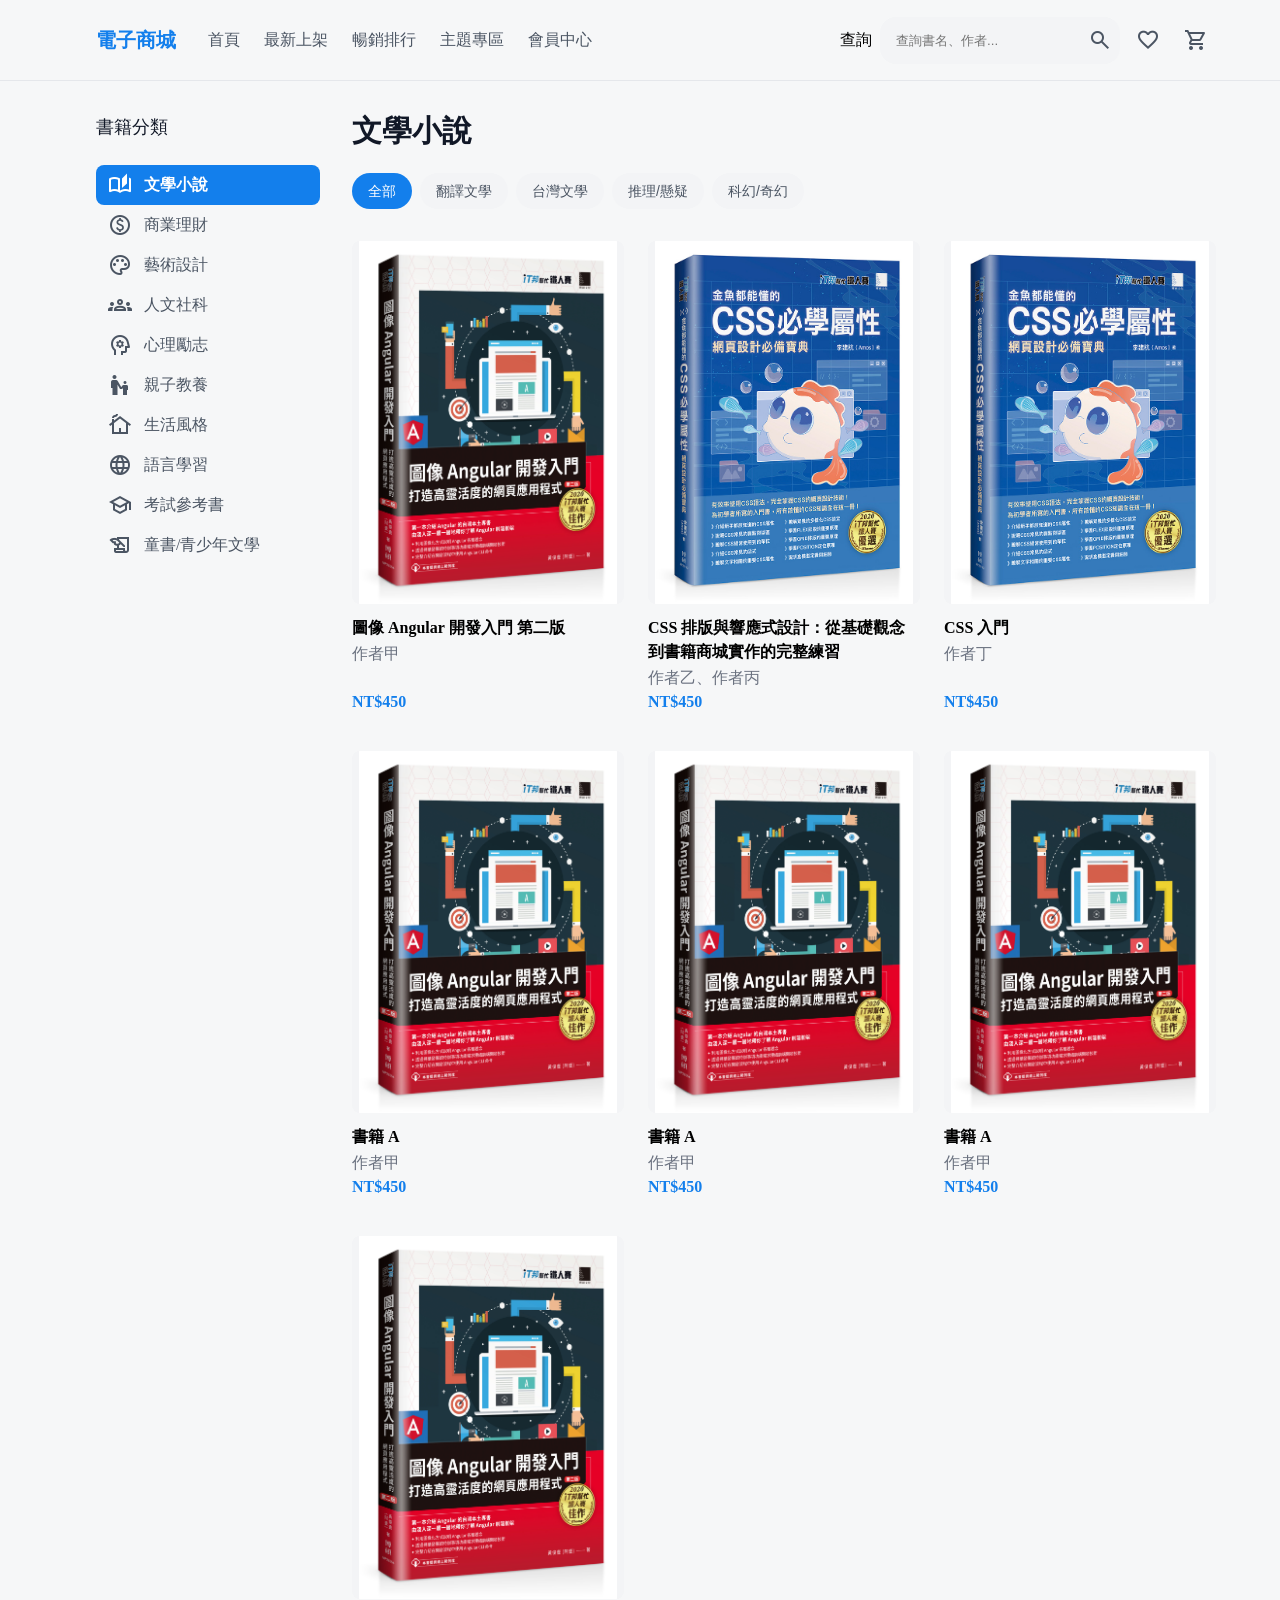
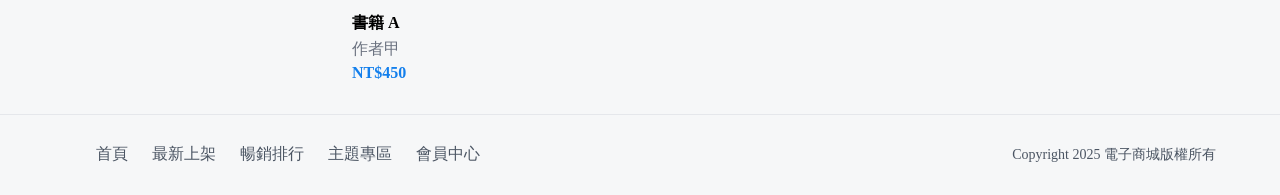
==== commit 2e2c0288: "feat(phone): 補上手機搜尋與分類入口" ====
--- a/src/index.html
+++ b/src/index.html
@@ -90,6 +90,25 @@
             </aside>
             <main class="book-main">
               <h1>文學小說</h1>
+              <div class="mobile-tools">
+                <label for="mobile-search">書名或作者</label>
+                <input id="mobile-search" type="search" placeholder="輸入書名或作者" />
+                <details>
+                  <summary>書籍分類</summary>
+                  <nav aria-label="手機書籍分類">
+                    <a href="#" aria-current="true">文學小說</a>
+                    <a href="#">商業理財</a>
+                    <a href="#">藝術設計</a>
+                    <a href="#">人文社科</a>
+                    <a href="#">心理勵志</a>
+                    <a href="#">親子教養</a>
+                    <a href="#">生活風格</a>
+                    <a href="#">語言學習</a>
+                    <a href="#">考試參考書</a>
+                    <a href="#">童書/青少年文學</a>
+                  </nav>
+                </details>
+              </div>
               <div class="tag">
                 <button type="button" class="selected">全部</button>
                 <button type="button">翻譯文學</button>
--- a/src/style.min.css
+++ b/src/style.min.css
@@ -1 +1 @@
-section{display:flex;flex-direction:column;min-height:100vh}section>.main{flex-grow:1}.container{width:100%;max-width:90vw;box-sizing:border-box;margin:0 auto;padding-left:2rem;padding-right:2rem}a{color:var(--text-color);text-decoration:none}a:hover{color:var(--primary-color)}a:focus-visible{outline:2px solid var(--primary-color);outline-offset:3px}header{border-bottom:solid 1px var(--border-color)}header .header-inner{height:4rem;display:flex;justify-content:space-between;align-items:center}header .header-inner .site-title{margin:0px;font-size:1.25rem;font-weight:700;line-height:1.75rem;color:#137fec}header .header-inner .header-brand,header .header-inner .header-actions{display:flex;align-items:center}header .header-inner .header-brand.header-brand,header .header-inner .header-actions.header-brand{gap:2rem}header .header-inner .header-brand.header-actions,header .header-inner .header-actions.header-actions{gap:.5rem}header .header-inner nav{display:flex;gap:1.5rem}header .header-inner div.search{display:flex;align-items:stretch;gap:0}header .header-inner div.search input{border-top-left-radius:1rem;border-bottom-left-radius:1rem;width:200px;padding:1rem .5rem 1rem 1rem;border:none;background-color:var(--gray-color-100)}header .header-inner div.search button{border-top-right-radius:1rem;border-bottom-right-radius:1rem;padding:.5rem;border:none;background-color:var(--gray-color-100);cursor:pointer}header .header-inner .search input:focus-visible,header .header-inner button:focus-visible{outline:2px solid var(--primary-color);outline-offset:3px}header .header-inner button{background-color:rgba(0,0,0,0);padding:.5rem;border:none;cursor:pointer;color:var(--text-color);display:inline-flex;align-items:center;justify-content:center}header .material-symbols-outlined{font-size:1.5rem;line-height:1}.content-layout{display:flex;align-items:flex-start;gap:2rem;padding-block:2rem}.category-sidebar{width:20%;flex-shrink:0}.category-sidebar h2{margin:0;font-weight:500;font-size:1.125rem;line-height:1.75rem;color:var(--header-color)}.category-sidebar .category-nav{margin-block:1.5rem}.category-sidebar .category-nav a{display:flex;align-items:center;gap:.75rem;padding:.5rem .75rem;border-radius:.5rem;overflow-wrap:anywhere}.category-sidebar .category-nav a:hover{background-color:var(--gray-color-100);color:var(--primary-color)}.category-sidebar .category-nav a.active{background-color:var(--primary-color);color:#fff;font-weight:700}.category-sidebar .category-nav .material-symbols-outlined{flex-shrink:0;font-size:1.5rem;line-height:1}.book-main{flex:1 1 0%;min-width:0;overflow-wrap:anywhere}.book-main h1{margin:0 0 1.5rem;font-weight:600;font-size:1.875rem;line-height:2.25rem;color:var(--header-color)}.book-main .tag{display:flex;flex-wrap:wrap;gap:.5rem;margin-bottom:2rem}.book-main .tag button{padding:.5rem 1rem;border:0;border-radius:1.5rem;font-size:.875rem;font-weight:500;line-height:1.25rem;color:var(--text-color);background-color:var(--gray-color-100);cursor:pointer}.book-main .tag button:focus-visible{outline:2px solid var(--primary-color);outline-offset:3px}.book-main .tag button.selected{background-color:var(--primary-color);color:#fff}.book-main .books{display:grid;grid-template-columns:repeat(auto-fill, minmax(256px, 1fr));gap:2.5rem 1.5rem}.book-main .books>div{display:flex;flex-direction:column;gap:.25rem;min-width:0;overflow-wrap:anywhere}.book-main .books>div img{display:block;width:100%;border-radius:.5rem;aspect-ratio:3/4;-o-object-fit:contain;object-fit:contain;background:var(--gray-color-100)}.book-main .books>div h4{margin:.5rem 0 0;font-size:1rem;font-weight:600;line-height:1.5rem}.book-main .books>div span:first-of-type{color:var(--gray-color-500)}.book-main .books>div span:last-of-type{color:var(--primary-color);font-weight:700;margin-top:auto}footer{border-top:1px solid var(--border-color)}footer .footer-inner{display:flex;flex-wrap:wrap;justify-content:space-between;align-items:center;gap:1rem 1.5rem;padding-block:1rem}footer .footer-nav{display:flex;flex-wrap:wrap;gap:.75rem 1.5rem}p{color:var(--text-color);font-size:.875rem;line-height:1.25rem}:root{--primary-color: #137fec;--text-color: #4b5563;--border-color: #e5e7eb;--gray-color-100: #f3f4f6;--gray-color-500: #6b7280;--header-color: #111827}html,body{margin:0;padding:0}/*# sourceMappingURL=style.min.css.map */+:root{--search-bar-display: flex;--aside-display: block;--book-min-width: 256px;--container-padding-left: 2rem;--container-padding-left: 2rem;--nav-display: flex}@media(max-width: 1024px){:root{--search-bar-display: none;--aside-display: none;--book-min-width: 200px}}@media(max-width: 640px){:root{--container-padding-left: 1.5rem;--container-padding-right: 1.5rem;--nav-display: none}}section{display:flex;flex-direction:column;min-height:100vh}section>.main{flex-grow:1}.container{width:100%;max-width:90vw;box-sizing:border-box;margin:0px auto;padding-left:var(--container-padding-left);padding-right:var(--container-padding-right)}a{color:var(--text-color);text-decoration:none}a:hover{color:var(--primary-color)}a:focus-visible{outline:2px solid var(--primary-color);outline-offset:3px}header{border-bottom:solid 1px var(--border-color);background-color:var(--background-color);position:sticky;top:0;z-index:50}header .header-inner{min-height:4rem;height:auto;padding-block:.5rem;display:flex;flex-wrap:wrap;gap:.5rem 1rem;justify-content:space-between;align-items:center}header .header-inner .site-title{margin:0px;font-size:1.25rem;font-weight:700;line-height:1.75rem;color:#137fec}header .header-inner .header-brand,header .header-inner .header-actions{display:flex;align-items:center}header .header-inner .header-brand.header-brand,header .header-inner .header-actions.header-brand{min-width:0;flex-wrap:wrap;gap:.5rem 2rem}header .header-inner .header-brand.header-actions,header .header-inner .header-actions.header-actions{gap:.5rem}header .header-inner nav{display:var(--nav-display);flex-wrap:wrap;gap:1.5rem}header .header-inner label[for=book-search]{display:var(--search-bar-display)}header .header-inner div.search{display:var(--search-bar-display);align-items:stretch;gap:0}header .header-inner div.search input{border-top-left-radius:1rem;border-bottom-left-radius:1rem;width:200px;padding:1rem .5rem 1rem 1rem;border:none;background-color:var(--gray-color-100)}header .header-inner div.search button{border-top-right-radius:1rem;border-bottom-right-radius:1rem;padding:.5rem;border:none;background-color:var(--gray-color-100);cursor:pointer}header .header-inner .search input:focus-visible,header .header-inner button:focus-visible{outline:2px solid var(--primary-color);outline-offset:3px}header .header-inner button{background-color:rgba(0,0,0,0);padding:.5rem;border:none;cursor:pointer;color:var(--text-color);display:inline-flex;align-items:center;justify-content:center}header .material-symbols-outlined{font-size:1.5rem;line-height:1}.content-layout{display:flex;align-items:flex-start;gap:2rem;padding-block:2rem}.category-sidebar{display:var(--aside-display);width:20%;flex-shrink:0;position:sticky;top:6rem}.category-sidebar h2{margin:0;font-weight:500;font-size:1.125rem;line-height:1.75rem;color:var(--header-color)}.category-sidebar .category-nav{margin-block:1.5rem}.category-sidebar .category-nav a{display:flex;align-items:center;gap:.75rem;padding:.5rem .75rem;border-radius:.5rem;overflow-wrap:anywhere}.category-sidebar .category-nav a:hover{background-color:var(--gray-color-100);color:var(--primary-color)}.category-sidebar .category-nav a.active{background-color:var(--primary-color);color:#fff;font-weight:700}.category-sidebar .category-nav .material-symbols-outlined{flex-shrink:0;font-size:1.5rem;line-height:1}.book-main{flex:1 1 0%;min-width:0;overflow-wrap:anywhere}.book-main h1{margin:0 0 1.5rem;font-weight:600;font-size:1.875rem;line-height:2.25rem;color:var(--header-color)}.book-main .tag{display:flex;flex-wrap:wrap;gap:.5rem;margin-bottom:2rem}.book-main .tag button{padding:.5rem 1rem;border:0;border-radius:1.5rem;font-size:.875rem;font-weight:500;line-height:1.25rem;color:var(--text-color);background-color:var(--gray-color-100);cursor:pointer}.book-main .tag button:focus-visible{outline:2px solid var(--primary-color);outline-offset:3px}.book-main .tag button.selected{background-color:var(--primary-color);color:#fff}.book-main .books{display:grid;grid-template-columns:repeat(auto-fill, minmax(min(100%, var(--book-min-width)), 1fr));gap:2.5rem 1.5rem}.book-main .books>div{display:flex;flex-direction:column;gap:.25rem;min-width:0;overflow-wrap:anywhere}.book-main .books>div img{display:block;width:100%;border-radius:.5rem;aspect-ratio:3/4;-o-object-fit:contain;object-fit:contain;background:var(--gray-color-100)}.book-main .books>div h4{margin:.5rem 0 0;font-size:1rem;font-weight:600;line-height:1.5rem}.book-main .books>div span:first-of-type{color:var(--gray-color-500)}.book-main .books>div span:last-of-type{color:var(--primary-color);font-weight:700;margin-top:auto}.mobile-tools{display:none}@media(max-width: 1024px){.mobile-tools{display:grid;gap:.75rem;margin-bottom:1.5rem}.mobile-tools input{width:100%;min-width:0;box-sizing:border-box;padding:.75rem}.mobile-tools summary{cursor:pointer;padding-block:.5rem}.mobile-tools nav{display:grid;gap:.5rem}}.mobile-tools :focus-visible{outline:2px solid var(--primary-color);outline-offset:3px}footer{border-top:1px solid var(--border-color)}footer .footer-inner{display:flex;flex-wrap:wrap;justify-content:space-between;align-items:center;gap:1rem 1.5rem;padding-block:1rem}footer .footer-nav{display:flex;flex-wrap:wrap;gap:.75rem 1.5rem;display:var(--nav-display)}footer p{color:var(--text-color);font-size:.875rem;line-height:1.25rem}:root{--primary-color: #137fec;--background-color: #f6f7f8;--text-color: #4b5563;--border-color: #e5e7eb;--gray-color-100: #f3f4f6;--gray-color-500: #6b7280;--header-color: #111827}html,body{margin:0;padding:0}body{background-color:var(--background-color)}/*# sourceMappingURL=style.min.css.map */
